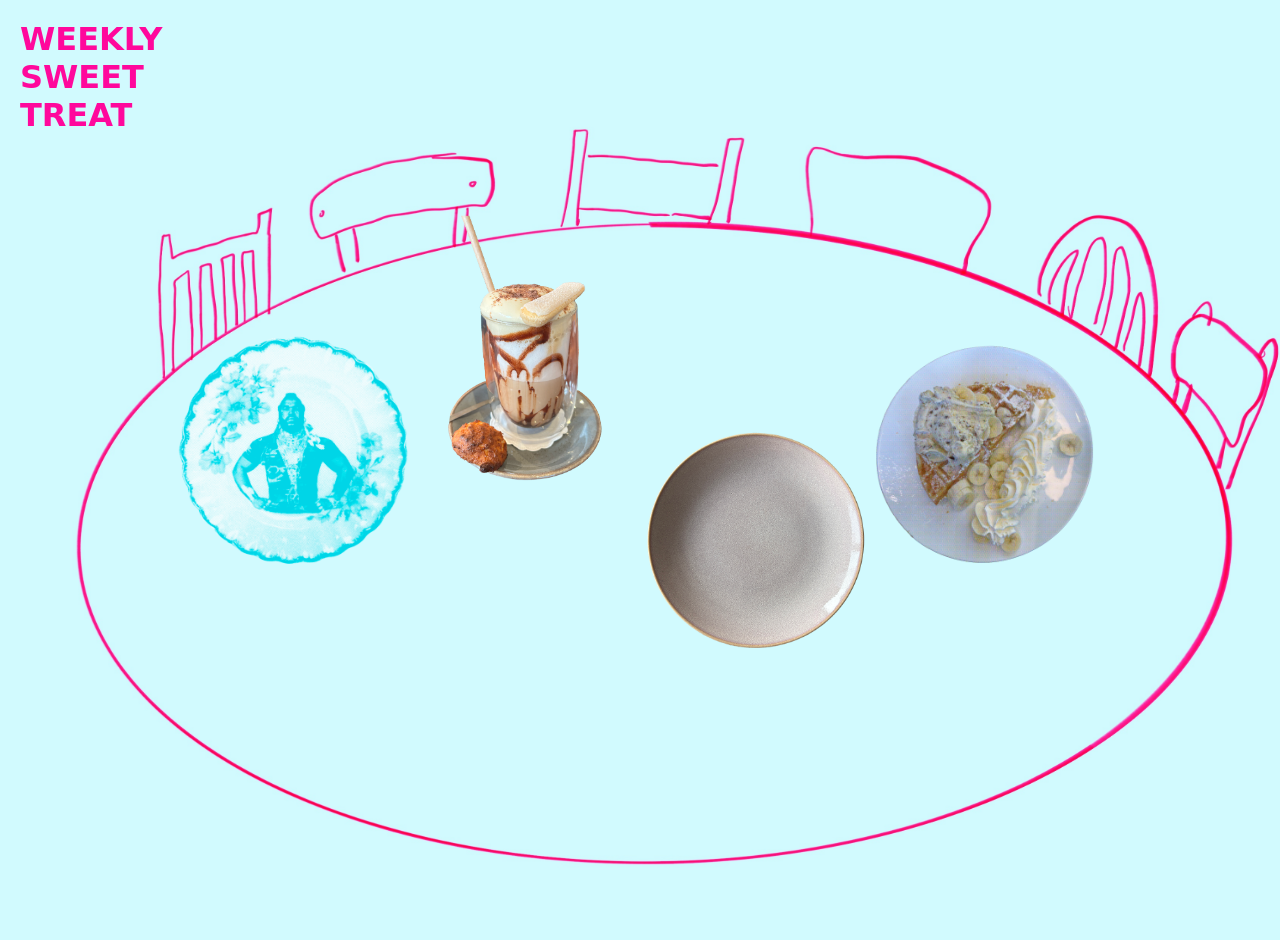
==== index.html @ 8f2ddca7 "tiramisu + style update editie buttons" ====
<!doctype html>
<html lang="nl">
<head>
  <meta charset="utf-8">
  <meta name="viewport" content="width=device-width, initial-scale=1">
  <meta name="theme-color" content="#f4f4f4">
  <title>weekly sweet treat</title>
  <link rel="stylesheet" href="style.css">
</head>
<body class="overview">
  <header>
    <h1>WEEKLY<br>SWEET<br>TREAT</h1>
  </header>

  <main>
    <div class="table-scene" role="group">
      <div class="txt edition-01">
        <a href="edities/01.html">
          <img src="beeld/plate01.png" alt="">
          <span class="label-01">editie 01</span>
        </a>
      </div>
      <div class="txt edition-02">
        <a href="edities/02.html">
          <img src="beeld/tiramisulatte.png" alt="Tiramisulatte">
          <span class="label-02">editie 02</span>
        </a>
      </div>
      <div class="txt edition-03">
        <a href="edities/03.html">
          <img src="beeld/plate02.png" alt="Crêpe">
          <span class="label-03">editie 03</span>
        </a>
      </div>
      <div class="txt edition-04">
        <a href="edities/04.html">
          <img src="beeld/wafel.png" alt="Wafel">
          <span class="label-04">editie 04</span>
        </a>
      </div>
    </div>
  </main>
</body>
</html>
---- style.css ----
body {
  margin: 0;
}

a {
  color: inherit;
}

.overview {
  display: flex;
  flex-direction: column;
  padding: 20px;
  min-height: 100vh;
  min-height: 100svh;
  overflow-x: hidden;
  background-image: url("beeld/backgroundtafel1.JPG");
  background-size: cover;
  background-position: center;
}

.overview header {
  position: relative;
  z-index: 1;
}

.overview h1 {
  margin: 0 0 0.5rem;
  font-family: Inter, system-ui, sans-serif;
  color:#ff089c;
}

.overview main {
  display: grid;
  flex: 1;
  place-items: center;
  width: 100%;
  min-height: 0;
}

.overview .txt {
  position: absolute;
  top: 50%;
  width: 18%;
  transform: translate(-50%, -50%);
}

.overview .txt a {
  display: block;
}

.overview .txt img {
  display: block;
  width: 100%;
  height: auto;
}

.overview .txt span {
  position: absolute;
  font-family: Inter, system-ui, sans-serif;
  top: 60%;
  left: 50%;
  z-index: 1;
  transform: translate(-50%, -50%);
  padding: 0.1em 0.25em;
  color: rgb(255, 255, 250);
  font-size: clamp(0.65rem, 1.3vw, 1rem);
  white-space: nowrap;
  opacity: 0;
  transition: opacity 160ms ease;
}

.overview .txt:hover span,
.overview .txt:focus-within span {
  opacity: 1;
}

.overview .edition-01 {
  left: 23%;
  top: 50%;
}

.overview .edition-02 {
  left: 41%;
  top: 40%;
}

.overview .edition-03 {
  left: 59%;
  top: 60%;
}

.overview .edition-04 {
  left: 77%;
  top: 50%;
}

.overview .label-01 {
  background-color: rgb(255, 0, 204);
}

.overview .label-02 {
  background-color: rgb(255, 0, 204);
}

.overview .label-03 {
  background-color: rgb(255, 0, 204);
}

.overview .label-04 {
  background-color: rgb(255, 0, 204);
}

@media (hover: none) {
  .overview .txt span {
    opacity: 1;
  }
}

.editie-01 footer a {
  display: inline-flex;
  align-items: center;
  color: #ff0084;
  font-weight: 700;
  text-decoration: none;
  transition: background-color 160ms ease, transform 160ms ease;
}

.editie-01 footer a:hover {
  color: #7300ff;
}

.editie-01 {
  display: flex;
  flex-direction: column;
  box-sizing: border-box;
  width: 100%;
  min-height: 100vh;
  height: 100vh;
  background-color: #fff0d3;
}

.editie-01[data-background="1"] {
  background-color: #d8f3dc;
}

.editie-01[data-background="2"] {
  background-color: #ddebff;
}

.editie-01[data-background="3"] {
  background-color: #fadadd;
}

.editie-01[data-background="4"] {
  background-color: #e6d9f2;
}

.editie-01 header {
  display: flex;
  flex-direction: column;
}

.editie-01 h1 {
  display: flex;
  box-sizing: border-box;
  margin: 0;
  font-size: clamp(3rem, min(26vw, 24vh), 30rem);
  font-weight: bold;
  text-align: right;
  line-height: 1;
}

.editie-01 h1 button {
  display: flex;
  flex-direction: column;
  align-items: flex-end;
  justify-content: center;
  width: 100%;
  min-width: 0;
  padding: 0;
  border: 0;
  background: none;
  color: #bb85a5;
  font: inherit;
  text-align: inherit;
  white-space: normal;
  cursor: pointer;
}

.editie-01 h1 button span {
  display: block;
  white-space: nowrap;
}

.editie-01 h1 button .fit-width {
  transform-origin: right center;
}

.editie-01 h1 button[data-color="1"] {
  color: #ff3e6b;
}

.editie-01 h1 button[data-color="2"] {
  color: #cb9e2c;
}

.editie-01 h1 button[data-color="3"] {
  color: #578aff;
}

.editie-01 h1 button[data-color="4"] {
  color: #deff09;
}

.editie-01 p {
  margin: 0;
  color: #856a00;
  font-size: 1rem;
  font-weight: 800;
  text-align: center;
}

.editie-01 main {
  margin-top: 0.5rem;
  overflow: hidden;
}

.editie-01 .ingredients-marquee {
  overflow: hidden;
  white-space: nowrap;
}

.editie-01 .ingredients-marquee span {
  display: inline-block;
  animation: ingredients-marquee 12s linear infinite;
}

@keyframes ingredients-marquee {
  from {
    transform: translateX(calc(-100% - 100vw));
  }

  to {
    transform: translateX(100vw);
  }
}

@media (prefers-reduced-motion: reduce) {
  .editie-01 .ingredients-marquee span {
    animation: none;
  }
}

.editie-01 footer {
  margin-top: 0.5rem;
}

.editie-02 {
  color-scheme: light;
  min-width: 320px;
  min-height: 100vh;
  display: grid;
  place-items: center;
  overflow: hidden;
  background: #ff08ff;
  font-family: Arial, Helvetica, sans-serif;
  font-synthesis: none;
  text-rendering: optimizeLegibility;
  --coffee: #ffeaf9;
  --cream: #fae9cd;
}

.editie-02,
.editie-02 *,
.editie-03,
.editie-03 * {
  box-sizing: border-box;
}

.editie-02 .composition {
  position: relative;
  width: min(100vw, 130vh);
  height: min(100svh, 76vw);
  min-height: 100svh;
  display: grid;
  place-items: center;
  overflow: hidden;
  isolation: isolate;
}

.editie-02 .dessert {
  display: block;
  width: min(88%, 110vh, 1000px);
  max-height: 88%;
  object-fit: contain;
}

.editie-02 h1 {
  position: absolute;
  z-index: 1;
  right: 6%;
  bottom: 9%;
  margin: 0;
  color: var(--coffee);
  font-size: clamp(4.5rem, 12vw, 10rem);
  font-weight: 900;
  letter-spacing: -0.11em;
  line-height: 0.76;
  text-align: right;
}

.editie-02 h1 span {
  display: block;
}

@media (max-width: 680px) {
  .editie-02 .composition {
    width: 100vw;
    height: 100svh;
    min-height: 100svh;
  }

  .editie-02 .dessert {
    width: 100%;
    max-height: 76%;
  }

  .editie-02 h1 {
    right: 5%;
    bottom: 15%;
    font-size: clamp(4rem, 17vw, 6.5rem);
  }
}

.editie-03{
  background-image: url("beeld/gingham-01.jpg");
  background-size: cover;
  background-position: center;
}



.editie-04 {
  min-height: 100vh;
  background-color: bisque;
}
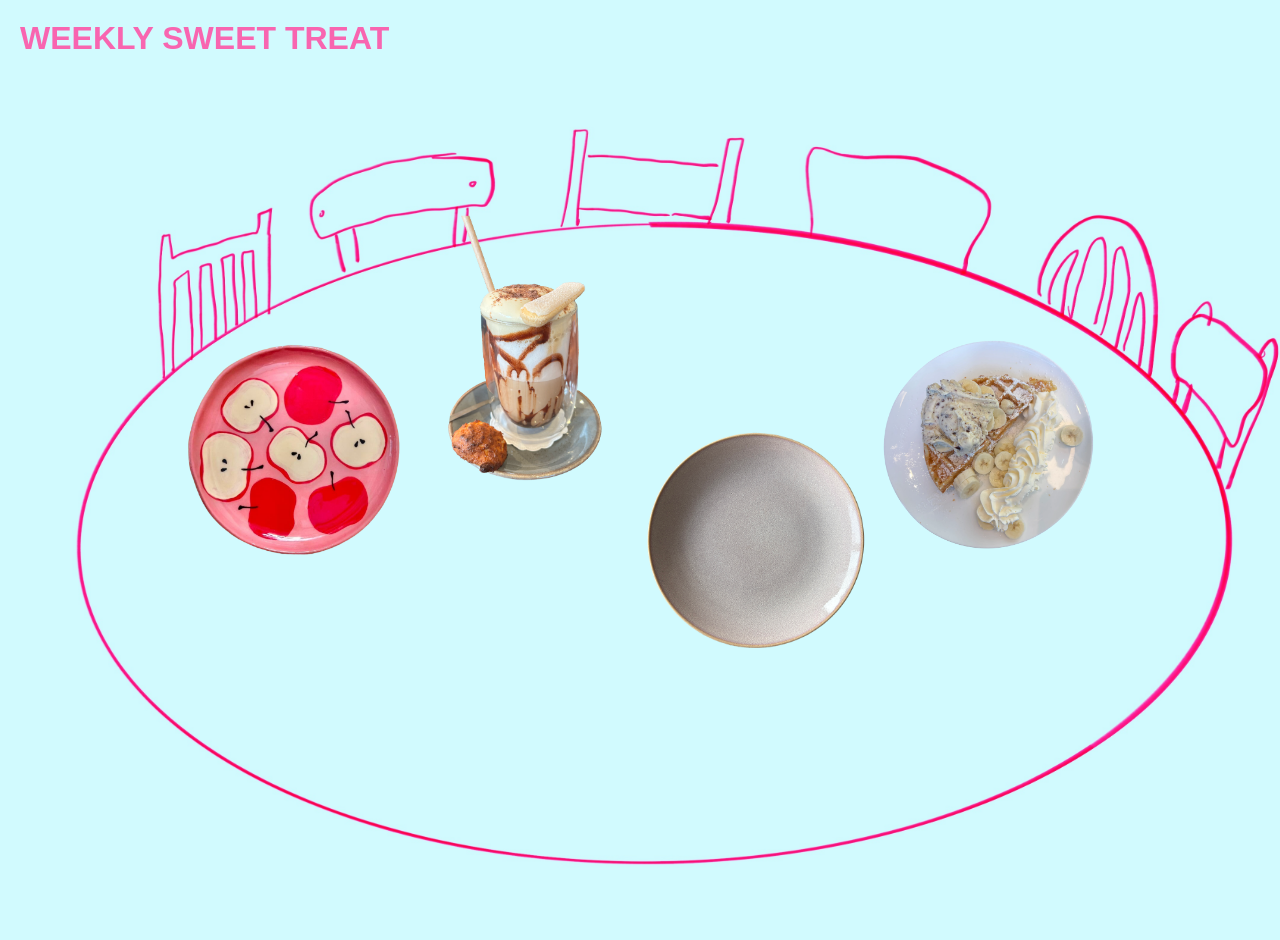
==== commit 7eee82b0: "plate" ====
--- a/index.html
+++ b/index.html
@@ -9,14 +9,14 @@
 </head>
 <body class="overview">
   <header>
-    <h1>WEEKLY<br>SWEET<br>TREAT</h1>
+    <h1>WEEKLY SWEET TREAT</h1>
   </header>
 
   <main>
     <div class="table-scene" role="group">
       <div class="txt edition-01">
         <a href="edities/01.html">
-          <img src="beeld/plate01.png" alt="">
+          <img src="beeld/appleplate.png" alt="Appleplate">
           <span class="label-01">editie 01</span>
         </a>
       </div>
@@ -34,7 +34,7 @@
       </div>
       <div class="txt edition-04">
         <a href="edities/04.html">
-          <img src="beeld/wafel.png" alt="Wafel">
+          <img src="beeld/wafel3.png" alt="Wafel">
           <span class="label-04">editie 04</span>
         </a>
       </div>
--- a/style.css
+++ b/style.css
@@ -1,5 +1,14 @@
+:root {
+  --site-font: "Arial Narrow", sans-serif;
+}
+
 body {
   margin: 0;
+  font-family: var(--site-font);
+}
+
+* {
+  cursor: url("beeld/1cakeje-cursor.png") 28 0, auto;
 }
 
 a {
@@ -25,8 +34,8 @@
 
 .overview h1 {
   margin: 0 0 0.5rem;
-  font-family: Inter, system-ui, sans-serif;
-  color:#ff089c;
+  font-family: var(--site-font);
+  color:#f865b0;
 }
 
 .overview main {
@@ -56,7 +65,7 @@
 
 .overview .txt span {
   position: absolute;
-  font-family: Inter, system-ui, sans-serif;
+  font-family: var(--site-font);
   top: 60%;
   left: 50%;
   z-index: 1;
@@ -95,19 +104,19 @@
 }
 
 .overview .label-01 {
-  background-color: rgb(255, 0, 204);
+  background-color: #f865b0;
 }
 
 .overview .label-02 {
-  background-color: rgb(255, 0, 204);
+  background-color: #f865b0;
 }
 
 .overview .label-03 {
-  background-color: rgb(255, 0, 204);
+  background-color: #f865b0;
 }
 
 .overview .label-04 {
-  background-color: rgb(255, 0, 204);
+  background-color: #f865b0;
 }
 
 @media (hover: none) {
@@ -119,140 +128,198 @@
 .editie-01 footer a {
   display: inline-flex;
   align-items: center;
-  color: #ff0084;
+  color: #f865b0;
   font-weight: 700;
   text-decoration: none;
   transition: background-color 160ms ease, transform 160ms ease;
 }
 
-.editie-01 footer a:hover {
-  color: #7300ff;
+.editie-01
+.editie-02,
+.editie-03,
+ footer a:hover {
+  color: #1900ff;
 }
 
 .editie-01 {
+  position: relative;
   display: flex;
   flex-direction: column;
   box-sizing: border-box;
   width: 100%;
   min-height: 100vh;
+  min-height: 100svh;
   height: 100vh;
-  background-color: #fff0d3;
-}
-
-.editie-01[data-background="1"] {
-  background-color: #d8f3dc;
-}
-
-.editie-01[data-background="2"] {
-  background-color: #ddebff;
-}
-
-.editie-01[data-background="3"] {
-  background-color: #fadadd;
-}
-
-.editie-01[data-background="4"] {
-  background-color: #e6d9f2;
+  height: 100svh;
+  overflow: hidden;
+  background-color: #d1f1e4;
 }
 
 .editie-01 header {
-  display: flex;
-  flex-direction: column;
+  position: absolute;
+  inset: 0;
 }
 
 .editie-01 h1 {
-  display: flex;
+  position: relative;
   box-sizing: border-box;
+  width: 100%;
+  height: 100%;
   margin: 0;
-  font-size: clamp(3rem, min(26vw, 24vh), 30rem);
-  font-weight: bold;
-  text-align: right;
-  line-height: 1;
+  font: 1000 clamp(5.5rem, 18vw, 15rem) / 0.82 var(--site-font);
+  letter-spacing: -0.055em;
 }
 
 .editie-01 h1 button {
-  display: flex;
-  flex-direction: column;
-  align-items: flex-end;
-  justify-content: center;
+  position: absolute;
+  inset: 0;
+  display: block;
   width: 100%;
-  min-width: 0;
+  height: 100%;
   padding: 0;
   border: 0;
   background: none;
-  color: #bb85a5;
+  color:  #f865b0;
   font: inherit;
-  text-align: inherit;
-  white-space: normal;
-  cursor: pointer;
-}
-
-.editie-01 h1 button span {
-  display: block;
+  text-align: left;
+  -webkit-tap-highlight-color: transparent;
+}
+
+.editie-01 h1 button:focus-visible {
+  outline: 3px solid #f865b0;
+  outline-offset: -6px;
+}
+
+.editie-01 .crumb-word {
+  position: absolute;
+  left: 1.5vw;
   white-space: nowrap;
-}
-
-.editie-01 h1 button .fit-width {
-  transform-origin: right center;
-}
-
-.editie-01 h1 button[data-color="1"] {
-  color: #ff3e6b;
-}
-
-.editie-01 h1 button[data-color="2"] {
-  color: #cb9e2c;
-}
-
-.editie-01 h1 button[data-color="3"] {
-  color: #578aff;
-}
-
-.editie-01 h1 button[data-color="4"] {
-  color: #deff09;
-}
-
-.editie-01 p {
-  margin: 0;
-  color: #856a00;
-  font-size: 1rem;
-  font-weight: 800;
-  text-align: center;
-}
-
-.editie-01 main {
-  margin-top: 0.5rem;
+  opacity: 0;
+  visibility: hidden;
+  pointer-events: none;
+}
+
+.editie-01 .crumb-word[data-word="APPLE"] {
+  top: 1.5vh;
+}
+
+.editie-01 .crumb-word[data-word="CRUMBLE"] {
+  top: 50%;
+  transform: translateY(-50%);
+}
+
+.editie-01 .crumb-word[data-word="CAKE"] {
+  bottom: 1.5vh;
+}
+
+.editie-01 .crumb-word.is-active,
+.editie-01 .crumb-word.is-leaving {
+  visibility: visible;
+  opacity: 1;
+}
+
+.editie-01 .crumb-word.is-active {
+  pointer-events: auto;
+}
+
+.editie-01 .letter {
+  position: relative;
+  display: inline-block;
+}
+
+.editie-01 .letter-base {
+  display: inline-block;
+}
+
+.editie-01 .crumb-piece {
+  position: absolute;
+  inset: 0;
+  display: block;
+  pointer-events: none;
+  visibility: hidden;
+}
+
+.editie-01 .crumb-word.is-active .letter {
+  animation: letter-in 420ms both;
+  animation-delay: calc(var(--letter-index) * 28ms);
+}
+
+.editie-01 .is-leaving .letter-base {
+  animation: base-crumble 220ms both;
+  animation-delay: calc(var(--letter-index) * 38ms);
+}
+
+.editie-01 .is-leaving .crumb-piece {
+  visibility: visible;
+  animation: crumb-fall 950ms cubic-bezier(.45, 0, .9, .45) both;
+  animation-delay: var(--crumb-delay);
+}
+
+.editie-01 .visually-hidden {
+  position: absolute;
+  width: 1px;
+  height: 1px;
+  padding: 0;
+  margin: -1px;
   overflow: hidden;
-}
-
-.editie-01 .ingredients-marquee {
-  overflow: hidden;
+  clip: rect(0, 0, 0, 0);
   white-space: nowrap;
-}
-
-.editie-01 .ingredients-marquee span {
-  display: inline-block;
-  animation: ingredients-marquee 12s linear infinite;
-}
-
-@keyframes ingredients-marquee {
+  border: 0;
+}
+
+@keyframes letter-in {
   from {
-    transform: translateX(calc(-100% - 100vw));
+    opacity: 0;
+    transform: translateY(0.16em) scale(0.9);
   }
 
   to {
-    transform: translateX(100vw);
+    opacity: 1;
+    transform: translateY(0) scale(1);
+  }
+}
+
+@keyframes base-crumble {
+  to {
+    opacity: 0;
+  }
+}
+
+@keyframes crumb-fall {
+  to {
+    opacity: 0;
+    transform: translate3d(var(--crumb-x), var(--crumb-y), 0) rotate(var(--crumb-rotation)) scale(.25);
   }
 }
 
 @media (prefers-reduced-motion: reduce) {
-  .editie-01 .ingredients-marquee span {
-    animation: none;
-  }
-}
-
-.editie-01 footer {
-  margin-top: 0.5rem;
+  .editie-01 .crumb-word .letter,
+  .editie-01 .crumb-word .letter-base,
+  .editie-01 .crumb-word .crumb-piece {
+    animation-duration: 0.01ms;
+    animation-delay: 0ms;
+  }
+}
+
+.editie-01
+.editie-02,
+.editie-03, footer {
+  position: absolute;
+  right: 1rem;
+  bottom: 0.8rem;
+  z-index: 1;
+  font: 700 0.75rem / 1 var(--site-font);
+  text-decoration: none;
+
+}
+
+.editie-01
+.editie-02,
+.editie-03,
+ footer a {
+  color: #f865b0;
+  text-decoration: none;
+
 }
 
 .editie-02 {
@@ -262,12 +329,8 @@
   display: grid;
   place-items: center;
   overflow: hidden;
-  background: #ff08ff;
-  font-family: Arial, Helvetica, sans-serif;
-  font-synthesis: none;
-  text-rendering: optimizeLegibility;
-  --coffee: #ffeaf9;
-  --cream: #fae9cd;
+  background-color: #fbcaef;
+  font-weight: 400;
 }
 
 .editie-02,
@@ -298,15 +361,19 @@
 .editie-02 h1 {
   position: absolute;
   z-index: 1;
-  right: 6%;
+  left: 0;
+  right: 0;              
   bottom: 9%;
   margin: 0;
+  padding: 0 3vw;        /* small margin so it doesn't touch the edge */
+  box-sizing: border-box;
   color: var(--coffee);
-  font-size: clamp(4.5rem, 12vw, 10rem);
-  font-weight: 900;
+  font-size: clamp(5.5rem, 22vw, 60rem);   
+  font-weight: 1000;
   letter-spacing: -0.11em;
   line-height: 0.76;
   text-align: right;
+  white-space: nowrap;
 }
 
 .editie-02 h1 span {
@@ -333,7 +400,7 @@
 }
 
 .editie-03{
-  background-image: url("beeld/gingham-01.jpg");
+  background-image: url("beeld/gingham-02.jpg");
   background-size: cover;
   background-position: center;
 }
@@ -342,5 +409,5 @@
 
 .editie-04 {
   min-height: 100vh;
-  background-color: bisque;
-}
+  background-color: #fbcaef;
+}
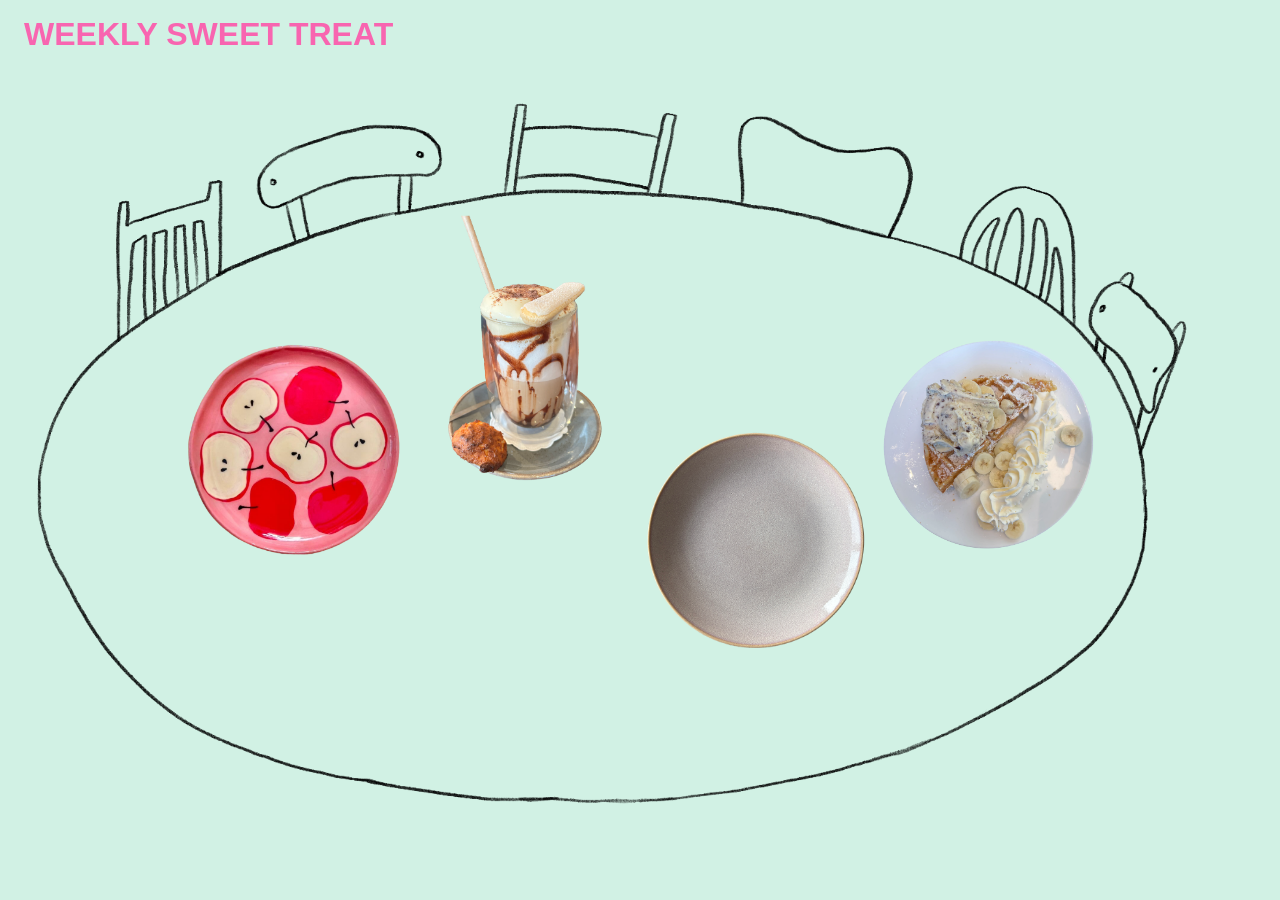
==== commit 47a07939: "index achtergrond" ====
--- a/index.html
+++ b/index.html
@@ -13,6 +13,8 @@
   </header>
 
   <main>
+
+    <img src="beeld/tafelillustratie.PNG" alt="Tafelillustratie" class="table-illustration">
     <div class="table-scene" role="group">
       <div class="txt edition-01">
         <a href="edities/01.html">
--- a/style.css
+++ b/style.css
@@ -1,5 +1,5 @@
 :root {
-  --site-font: "Arial Narrow", sans-serif;
+  --site-font: system, sans-serif;
 }
 
 body {
@@ -11,25 +11,21 @@
   cursor: url("beeld/1cakeje-cursor.png") 28 0, auto;
 }
 
-a {
-  color: inherit;
-}
-
 .overview {
   display: flex;
   flex-direction: column;
-  padding: 20px;
   min-height: 100vh;
   min-height: 100svh;
-  overflow-x: hidden;
-  background-image: url("beeld/backgroundtafel1.JPG");
-  background-size: cover;
-  background-position: center;
+  overflow: hidden;
+  background-image: url("https://www.fancyparts.com/fancyparts/cg/pattern/dot_01/dot-01-15.gif");
+  background-color:#d1f1e4;
+  background-repeat: repeat;
 }
 
 .overview header {
   position: relative;
   z-index: 1;
+  padding: 1rem 1.5rem;
 }
 
 .overview h1 {
@@ -44,6 +40,15 @@
   place-items: center;
   width: 100%;
   min-height: 0;
+}
+
+.overview .table-illustration {
+  position: fixed;
+  inset: 0;
+  z-index: 0;
+  width: 100%;
+  height: 100%;
+  object-fit: cover;
 }
 
 .overview .txt {
@@ -125,21 +130,6 @@
   }
 }
 
-.editie-01 footer a {
-  display: inline-flex;
-  align-items: center;
-  color: #f865b0;
-  font-weight: 700;
-  text-decoration: none;
-  transition: background-color 160ms ease, transform 160ms ease;
-}
-
-.editie-01
-.editie-02,
-.editie-03,
- footer a:hover {
-  color: #1900ff;
-}
 
 .editie-01 {
   position: relative;
@@ -310,7 +300,6 @@
   z-index: 1;
   font: 700 0.75rem / 1 var(--site-font);
   text-decoration: none;
-
 }
 
 .editie-01
@@ -319,85 +308,57 @@
  footer a {
   color: #f865b0;
   text-decoration: none;
-
+}
+
+.editie-01
+.editie-02,
+.editie-03,
+ footer a:hover {
+  color: #1900ff;
 }
 
 .editie-02 {
-  color-scheme: light;
-  min-width: 320px;
+  position: relative;
+  display: flex;
+  flex-direction: column;
+  box-sizing: border-box;
+  width: 100%;
   min-height: 100vh;
+  min-height: 100svh;
+  height: 100vh;
+  height: 100svh;
+  overflow: hidden;
+  background-color: #d1f1e4;
+}
+
+.editie-02 .tray {
+  --breedte: min(92vw, 1100px);
+  --lijn: 2px;
+
+  width: var(--breedte);
+  aspect-ratio: 3 / 2;
+  margin: 2rem auto;
+  box-sizing: border-box;
   display: grid;
-  place-items: center;
-  overflow: hidden;
-  background-color: #fbcaef;
-  font-weight: 400;
-}
-
-.editie-02,
-.editie-02 *,
-.editie-03,
-.editie-03 * {
-  box-sizing: border-box;
-}
-
-.editie-02 .composition {
-  position: relative;
-  width: min(100vw, 130vh);
-  height: min(100svh, 76vw);
-  min-height: 100svh;
-  display: grid;
-  place-items: center;
-  overflow: hidden;
-  isolation: isolate;
-}
-
-.editie-02 .dessert {
-  display: block;
-  width: min(88%, 110vh, 1000px);
-  max-height: 88%;
-  object-fit: contain;
-}
-
-.editie-02 h1 {
-  position: absolute;
-  z-index: 1;
-  left: 0;
-  right: 0;              
-  bottom: 9%;
+  grid-template-columns: repeat(3, 1fr);
+  grid-template-rows: repeat(2, 1fr);
+  border-radius: calc(var(--breedte) * 0.168);
+  overflow: hidden;
+}
+
+.editie-02 .cell {
   margin: 0;
-  padding: 0 3vw;        /* small margin so it doesn't touch the edge */
-  box-sizing: border-box;
-  color: var(--coffee);
-  font-size: clamp(5.5rem, 22vw, 60rem);   
-  font-weight: 1000;
-  letter-spacing: -0.11em;
-  line-height: 0.76;
-  text-align: right;
-  white-space: nowrap;
-}
-
-.editie-02 h1 span {
-  display: block;
-}
-
-@media (max-width: 680px) {
-  .editie-02 .composition {
-    width: 100vw;
-    height: 100svh;
-    min-height: 100svh;
-  }
-
-  .editie-02 .dessert {
-    width: 100%;
-    max-height: 76%;
-  }
-
-  .editie-02 h1 {
-    right: 5%;
-    bottom: 15%;
-    font-size: clamp(4rem, 17vw, 6.5rem);
-  }
-}
+  background: #d8d8d8;
+  overflow: hidden;
+}
+
+.editie-02 .cell img {
+  display: block;
+  width: 100%;
+  height: 100%;
+  object-fit: cover;
+}
+
 
 .editie-03{
   background-image: url("beeld/gingham-02.jpg");
@@ -409,5 +370,7 @@
 
 .editie-04 {
   min-height: 100vh;
-  background-color: #fbcaef;
-}
+  background-color: #f865b0;
+  background-image: url("beeld/fork.PNG");
+  background-size: cover;
+}
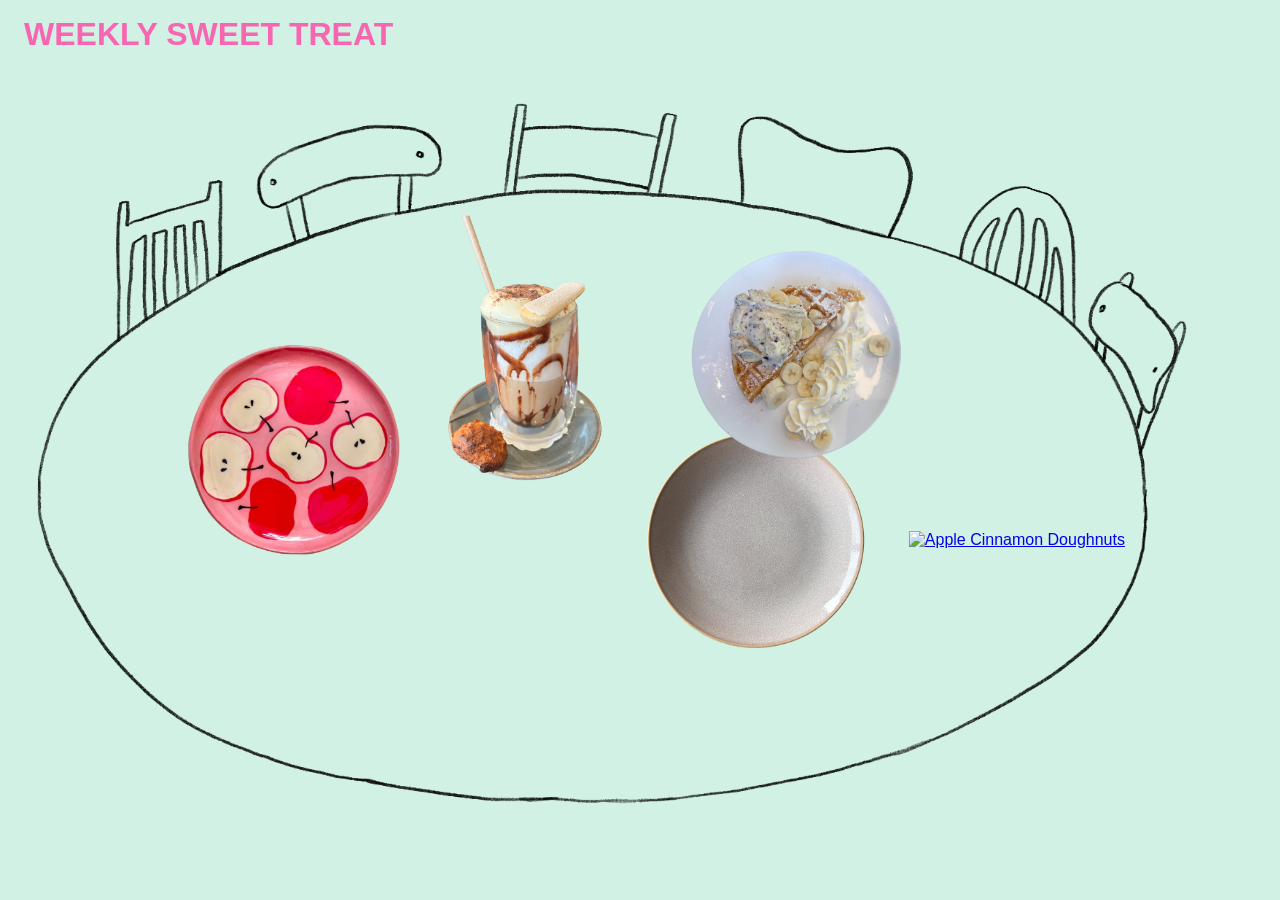
==== commit 6dbfd286: "editie 5 button" ====
--- a/index.html
+++ b/index.html
@@ -40,6 +40,13 @@
           <span class="label-04">editie 04</span>
         </a>
       </div>
+
+      <div class="txt edition-05">
+        <a href="edities/05.html">
+          <img src="/Users/oonaderijcke/Desktop/LUCA 26:27/WEBDESIGN/minorweb2026/beeld/appledougnuts.png" alt="Apple Cinnamon Doughnuts">
+          <span class="label-05">editie 05</span>
+        </a>
+      </div>
     </div>
   </main>
 </body>
--- a/style.css
+++ b/style.css
@@ -104,8 +104,13 @@
 }
 
 .overview .edition-04 {
-  left: 77%;
-  top: 50%;
+  left: 62%;
+  top: 40%;
+}
+
+.overview .edition-05 {
+  left: 80%;
+  top: 60%;
 }
 
 .overview .label-01 {
@@ -121,6 +126,10 @@
 }
 
 .overview .label-04 {
+  background-color: #f865b0;
+}
+
+.overview .label-05 {
   background-color: #f865b0;
 }
 
@@ -291,9 +300,9 @@
   }
 }
 
-.editie-01
-.editie-02,
-.editie-03, footer {
+.editie-01 footer,
+.editie-02 footer,
+.editie-03 footer {
   position: absolute;
   right: 1rem;
   bottom: 0.8rem;
@@ -302,18 +311,16 @@
   text-decoration: none;
 }
 
-.editie-01
-.editie-02,
-.editie-03,
- footer a {
+.editie-01 footer a,
+.editie-02 footer a,
+.editie-03 footer a {
   color: #f865b0;
   text-decoration: none;
 }
 
-.editie-01
-.editie-02,
-.editie-03,
- footer a:hover {
+.editie-01 footer a:hover,
+.editie-02 footer a:hover,
+.editie-03 footer a:hover {
   color: #1900ff;
 }
 
@@ -360,10 +367,158 @@
 }
 
 
-.editie-03{
-  background-image: url("beeld/gingham-02.jpg");
-  background-size: cover;
-  background-position: center;
+.editie-03 {
+  position: relative;
+  display: flex;
+  flex-direction: column;
+  box-sizing: border-box;
+  width: 100%;
+  min-height: 100vh;
+  min-height: 100svh;
+  overflow: hidden;
+  background-color: #d1f1e4;
+}
+
+.editie-03 .ingredients-layout {
+  position: relative;
+  flex: 1;
+  min-height: 0;
+  overflow: hidden;
+}
+
+.editie-03 .crepe-circle {
+  position: absolute;
+  top: 50%;
+  left: 50%;
+  width: min(52vw, 79svh, 42rem);
+  aspect-ratio: 1;
+  border-radius: 50%;
+  background: #efe2bf;
+  transform: translate(-50%, -50%);
+  touch-action: none;
+  cursor: crosshair;
+}
+
+.editie-03 .painting-instructions {
+  position: absolute;
+  top: 1rem;
+  left: 50%;
+  z-index: 2;
+  margin: 0;
+  padding: 0.45rem 0.7rem;
+  background: #fbcaef;
+  color: #49392b;
+  font-size: clamp(0.75rem, 1.5vw, 0.95rem);
+  text-align: center;
+  transform: translateX(-50%);
+}
+
+.editie-03 .emoji-stamp {
+  position: absolute;
+  z-index: 1;
+  font-size: clamp(1.25rem, 3vw, 2.5rem);
+  line-height: 1;
+  pointer-events: none;
+  transform: translate(-50%, -50%);
+}
+
+.editie-03 .ingredient {
+  position: absolute;
+  z-index: 1;
+  display: block;
+  padding: 0;
+  border: 0;
+  background: none;
+  height: auto;
+  cursor: pointer;
+}
+
+.editie-03 .ingredient img {
+  display: block;
+  width: 100%;
+  height: auto;
+  object-fit: contain;
+}
+
+.editie-03 .ingredient[aria-pressed="true"] {
+  filter: drop-shadow(0 0 0.5rem #f865b0);
+}
+
+.editie-03 .ingredient:focus-visible {
+  outline: 3px solid #f865b0;
+  outline-offset: 4px;
+}
+
+.editie-03 .ingredient-butter {
+  top: 10%;
+  left: 7%;
+  width: clamp(5rem, 14vw, 10.5rem);
+}
+
+.editie-03 .ingredient-powdered-sugar {
+  top: 8%;
+  right: 8%;
+  width: clamp(5rem, 13vw, 9.75rem);
+}
+
+.editie-03 .ingredient-blueberries {
+  top: 43%;
+  left: 5%;
+  width: clamp(5rem, 14vw, 10.5rem);
+}
+
+.editie-03 .ingredient-brown-sugar {
+  top: 44%;
+  right: 4%;
+  width: clamp(5rem, 15vw, 11.25rem);
+}
+
+.editie-03 .ingredient-jam {
+  bottom: 13%;
+  left: 11%;
+  width: clamp(4.5rem, 12vw, 9rem);
+}
+
+.editie-03 .ingredient-chocolate-spread {
+  right: 10%;
+  bottom: 8%;
+  width: clamp(5rem, 14vw, 10.5rem);
+}
+
+@media (max-width: 600px) {
+  .editie-03 .crepe-circle {
+    width: min(62vw, 58svh);
+  }
+
+  .editie-03 .ingredient-butter {
+    left: 4%;
+    width: 21vw;
+  }
+
+  .editie-03 .ingredient-powdered-sugar {
+    right: 4%;
+    width: 20vw;
+  }
+
+  .editie-03 .ingredient-blueberries {
+    left: 2%;
+    width: 22vw;
+  }
+
+  .editie-03 .ingredient-brown-sugar {
+    right: 2%;
+    width: 23vw;
+  }
+
+  .editie-03 .ingredient-jam {
+    left: 7%;
+    width: 19vw;
+  }
+
+  .editie-03 .ingredient-chocolate-spread {
+    right: 6%;
+    width: 21vw;
+  }
 }
 
 
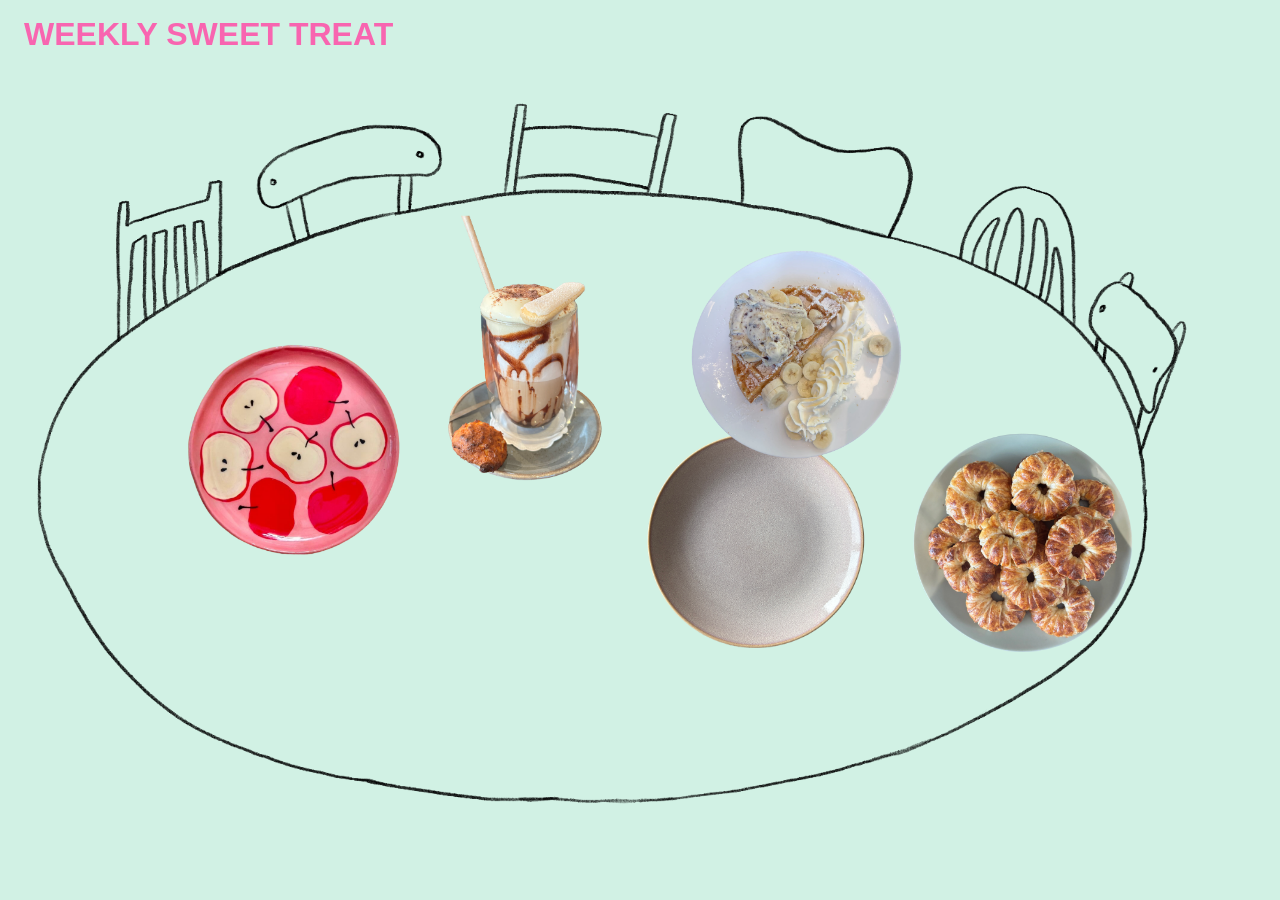
==== commit e8d865b5: "Update image source path for apple doughnuts" ====
--- a/index.html
+++ b/index.html
@@ -43,7 +43,7 @@
 
       <div class="txt edition-05">
         <a href="edities/05.html">
-          <img src="/Users/oonaderijcke/Desktop/LUCA 26:27/WEBDESIGN/minorweb2026/beeld/appledougnuts.png" alt="Apple Cinnamon Doughnuts">
+          <img src="beeld/appledougnuts.png" alt="Apple Cinnamon Doughnuts">
           <span class="label-05">editie 05</span>
         </a>
       </div>
--- a/style.css
+++ b/style.css
@@ -302,6 +302,8 @@
 
 .editie-01 footer,
 .editie-02 footer,
+.editie-04 footer, 
+.editie-05 footer,
 .editie-03 footer {
   position: absolute;
   right: 1rem;
@@ -313,6 +315,8 @@
 
 .editie-01 footer a,
 .editie-02 footer a,
+.editie-04 footer a,
+.editie-05 footer a,
 .editie-03 footer a {
   color: #f865b0;
   text-decoration: none;
@@ -320,6 +324,8 @@
 
 .editie-01 footer a:hover,
 .editie-02 footer a:hover,
+.editie-04 footer a:hover,
+.editie-05 footer a:hover,
 .editie-03 footer a:hover {
   color: #1900ff;
 }
@@ -529,3 +535,9 @@
   background-image: url("beeld/fork.PNG");
   background-size: cover;
 }
+
+.editie-05 {
+  min-height: 100vh;
+  background-color: #f865b0;
+  background-size: cover;
+}
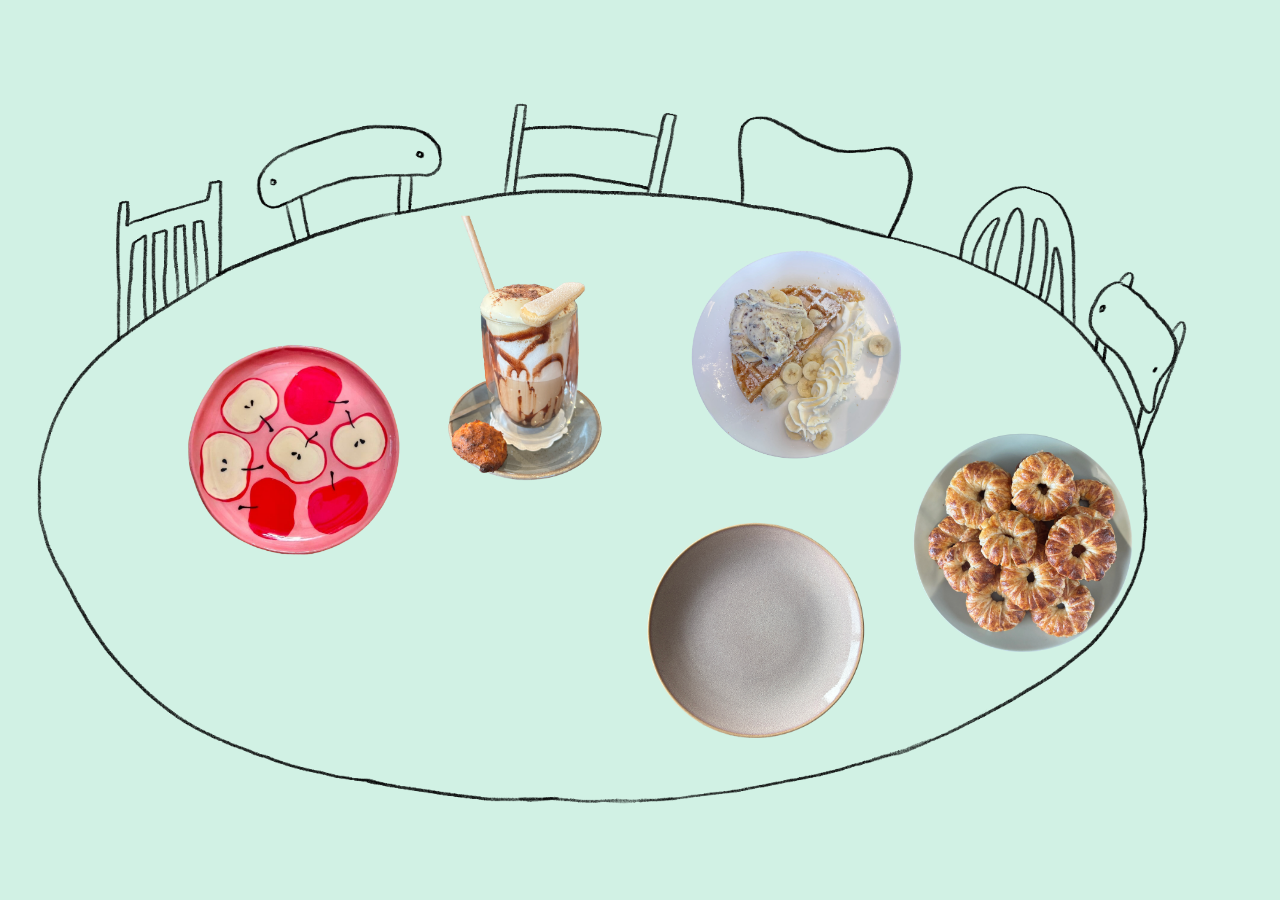
==== commit 7203cc97: "h1 index" ====
--- a/index.html
+++ b/index.html
@@ -9,7 +9,6 @@
 </head>
 <body class="overview">
   <header>
-    <h1>WEEKLY SWEET TREAT</h1>
   </header>
 
   <main>
--- a/style.css
+++ b/style.css
@@ -100,7 +100,7 @@
 
 .overview .edition-03 {
   left: 59%;
-  top: 60%;
+  top: 70%;
 }
 
 .overview .edition-04 {
@@ -315,18 +315,25 @@
 
 .editie-01 footer a,
 .editie-02 footer a,
-.editie-04 footer a,
-.editie-05 footer a,
 .editie-03 footer a {
   color: #f865b0;
   text-decoration: none;
 }
 
+.editie-04 footer a,
+.editie-05 footer a {
+  color: #d1f1e4;
+  text-decoration: none;
+}
+
 .editie-01 footer a:hover,
 .editie-02 footer a:hover,
+.editie-03 footer a:hover {
+  color: #1900ff;
+}
+
 .editie-04 footer a:hover,
-.editie-05 footer a:hover,
-.editie-03 footer a:hover {
+.editie-05 footer a:hover {
   color: #1900ff;
 }
 
@@ -528,14 +535,6 @@
 }
 
 
-
-.editie-04 {
-  min-height: 100vh;
-  background-color: #f865b0;
-  background-image: url("beeld/fork.PNG");
-  background-size: cover;
-}
-
 .editie-05 {
   min-height: 100vh;
   background-color: #f865b0;
